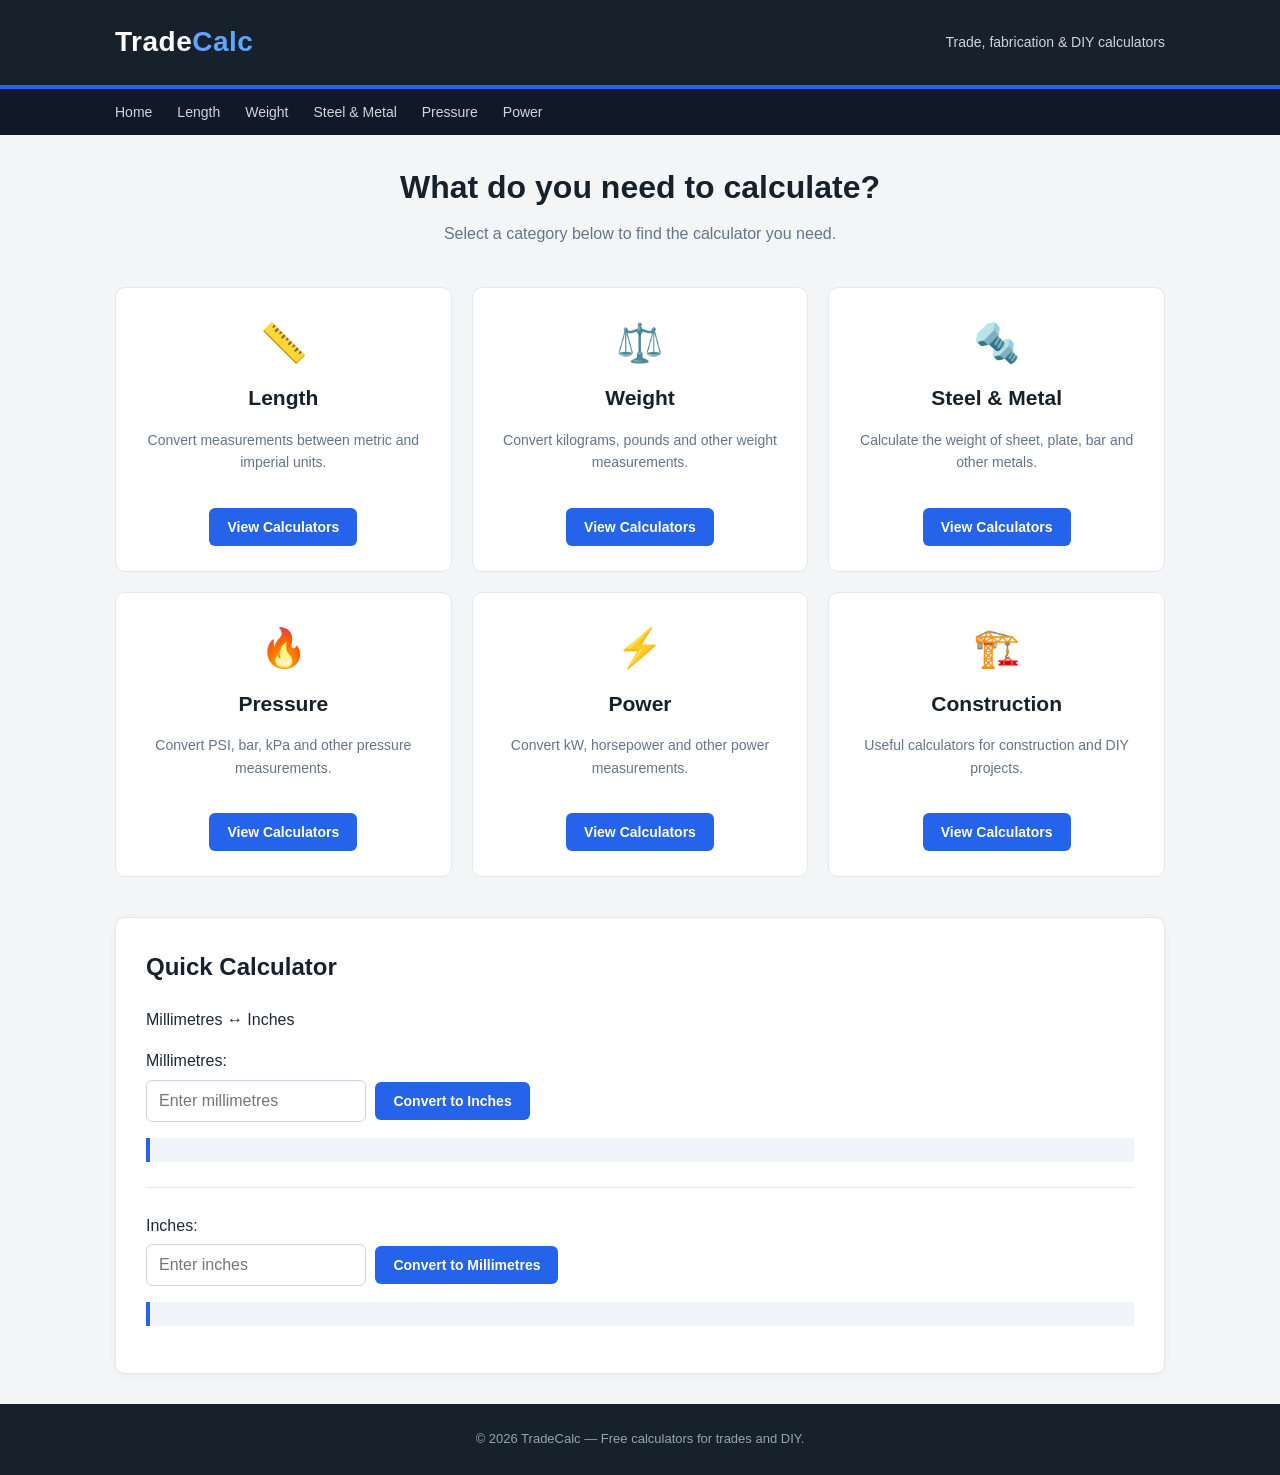
==== index.html @ f91c010f "Initial TradeCalc website" ====
<!DOCTYPE html>
<html lang="en">

<head>

    <meta charset="UTF-8">

    <meta name="viewport" content="width=device-width, initial-scale=1.0">

    <title>TradeCalc - Free Trade & DIY Calculators</title>

    <meta
        name="description"
        content="Free calculators for trades, fabrication, construction and DIY."
    >

    <link rel="stylesheet" href="style.css">

</head>


<body>


<header>

    <div class="container">

        <div class="header-content">

            <div class="logo">
                Trade<span>Calc</span>
            </div>

            <div class="tagline">
                Trade, fabrication & DIY calculators
            </div>

        </div>

    </div>

</header>


<nav>

    <div class="container">

        <div class="nav-links">

            <a href="index.html">Home</a>

            <a href="length.html">Length</a>

            <a href="#">Weight</a>

            <a href="#">Steel & Metal</a>

            <a href="#">Pressure</a>

            <a href="#">Power</a>

        </div>

    </div>

</nav>


<main class="container">


    <section class="welcome">

        <h2>What do you need to calculate?</h2>

        <p>
            Select a category below to find the calculator you need.
        </p>

    </section>


    <section class="category-grid">


        <div class="category-card">

            <div class="category-icon">📏</div>

            <h3>Length</h3>

            <p>
                Convert measurements between metric and imperial units.
            </p>

            <button onclick="window.location.href='length.html'">
                View Calculators
            </button>

        </div>


        <div class="category-card">

            <div class="category-icon">⚖️</div>

            <h3>Weight</h3>

            <p>
                Convert kilograms, pounds and other weight measurements.
            </p>

            <button onclick="window.location.href='weight.html'">
                View Calculators
            </button>

        </div>


        <div class="category-card">

            <div class="category-icon">🔩</div>

            <h3>Steel & Metal</h3>

            <p>
                Calculate the weight of sheet, plate, bar and other metals.
            </p>

            <button onclick="window.location.href='steel.html'">
                View Calculators
            </button>

        </div>


        <div class="category-card">

            <div class="category-icon">🔥</div>

            <h3>Pressure</h3>

            <p>
                Convert PSI, bar, kPa and other pressure measurements.
            </p>

            <button>
                View Calculators
            </button>

        </div>


        <div class="category-card">

            <div class="category-icon">⚡</div>

            <h3>Power</h3>

            <p>
                Convert kW, horsepower and other power measurements.
            </p>

            <button>
                View Calculators
            </button>

        </div>


        <div class="category-card">

            <div class="category-icon">🏗️</div>

            <h3>Construction</h3>

            <p>
                Useful calculators for construction and DIY projects.
            </p>

            <button>
                View Calculators
            </button>

        </div>


    </section>


    <section class="calculator">

        <h2>Quick Calculator</h2>

        <p>
            Millimetres ↔ Inches
        </p>


        <label for="millimetres">
            Millimetres:
        </label>

        <br>

        <input
            type="number"
            id="millimetres"
            placeholder="Enter millimetres"
        >

        <button onclick="convertToInches()">
            Convert to Inches
        </button>

        <p id="inchResult" class="result"></p>


        <hr>


        <label for="inches">
            Inches:
        </label>

        <br>

        <input
            type="number"
            id="inches"
            placeholder="Enter inches"
        >

        <button onclick="convertToMillimetres()">
            Convert to Millimetres
        </button>

        <p id="millimetreResult" class="result"></p>

    </section>


</main>


<footer>

    <p>
        © 2026 TradeCalc — Free calculators for trades and DIY.
    </p>

</footer>


<script src="script.js"></script>


</body>

</html>
---- style.css ----
/* ==========================================
   TradeCalc - Professional Website Style
   ========================================== */


/* ---------- General ---------- */

* {
    box-sizing: border-box;
}


body {
    font-family: Arial, Helvetica, sans-serif;
    background-color: #f3f5f7;
    color: #1f2937;
    margin: 0;
    line-height: 1.6;
}


.container {
    max-width: 1100px;
    margin: 0 auto;
    padding: 0 25px;
}


/* ---------- Header ---------- */

header {
    background-color: #17212b;
    color: white;
    border-bottom: 4px solid #2563eb;
}


.header-content {
    display: flex;
    justify-content: space-between;
    align-items: center;
    padding: 20px 0;
}


.logo {
    font-size: 28px;
    font-weight: bold;
    letter-spacing: 0.5px;
}


.logo span {
    color: #60a5fa;
}


.tagline {
    color: #cbd5e1;
    font-size: 14px;
}


/* ---------- Navigation ---------- */

nav {
    background-color: #111827;
}


.nav-links {
    display: flex;
    gap: 25px;
    padding: 12px 0;
}


.nav-links a {
    color: #d1d5db;
    text-decoration: none;
    font-size: 14px;
}


.nav-links a:hover {
    color: white;
}


/* ---------- Main ---------- */

main {
    padding-top: 40px;
    padding-bottom: 40px;
}


/* ---------- Welcome ---------- */

.welcome {
    text-align: center;
    margin-bottom: 40px;
}


.welcome h2 {
    font-size: 32px;
    margin-bottom: 8px;
    color: #17212b;
}


.welcome p {
    color: #64748b;
    margin-top: 0;
}


/* ---------- Category Grid ---------- */

.category-grid {
    display: grid;
    grid-template-columns: repeat(3, 1fr);
    gap: 20px;
    margin-bottom: 40px;
}


/* ---------- Category Cards ---------- */

.category-card {
    background-color: white;
    border: 1px solid #e2e8f0;
    border-radius: 10px;
    padding: 25px;
    text-align: center;
    transition: transform 0.2s, box-shadow 0.2s;
}


.category-card:hover {
    transform: translateY(-4px);
    box-shadow: 0 8px 20px rgba(0, 0, 0, 0.08);
}


.category-icon {
    font-size: 38px;
    margin-bottom: 8px;
}


.category-card h3 {
    font-size: 21px;
    margin: 5px 0 10px;
    color: #17212b;
}


.category-card p {
    color: #64748b;
    font-size: 14px;
    min-height: 65px;
}


/* ---------- Buttons ---------- */

button {
    background-color: #2563eb;
    color: white;
    border: none;
    border-radius: 6px;
    padding: 11px 18px;
    font-size: 14px;
    font-weight: bold;
    cursor: pointer;
    transition: background-color 0.2s;
}


button:hover {
    background-color: #1d4ed8;
}


/* ---------- Calculator Cards ---------- */

.calculator {
    background-color: white;
    border: 1px solid #e2e8f0;
    border-radius: 10px;
    padding: 30px;
    margin-bottom: 25px;
    box-shadow: 0 2px 8px rgba(0, 0, 0, 0.04);
}


.calculator h2 {
    margin-top: 0;
    color: #17212b;
    font-size: 24px;
}


.calculator hr {
    border: none;
    border-top: 1px solid #e2e8f0;
    margin: 25px 0;
}


/* ---------- Inputs ---------- */

input {
    width: 220px;
    padding: 11px 12px;
    margin: 6px 5px 6px 0;
    border: 1px solid #cbd5e1;
    border-radius: 6px;
    font-size: 16px;
}


input:focus {
    outline: none;
    border-color: #2563eb;
    box-shadow: 0 0 0 2px rgba(37, 99, 235, 0.12);
}


select {
    width: 320px;
    padding: 11px 12px;
    margin: 6px 5px 6px 0;
    border: 1px solid #cbd5e1;
    border-radius: 6px;
    font-size: 16px;
    background-color: white;
    color: #1f2937;
    cursor: pointer;
}


select:focus {
    outline: none;
    border-color: #2563eb;
    box-shadow: 0 0 0 2px rgba(37, 99, 235, 0.12);
}


input[type="number"],
select {
    max-width: 320px;
}

/* ---------- Results ---------- */

.result {
    background-color: #f1f5f9;
    border-left: 4px solid #2563eb;
    padding: 12px 15px;
    margin-top: 10px;
    font-size: 17px;
    font-weight: bold;
    min-height: 20px;
}


/* ---------- Links ---------- */

a {
    color: #2563eb;
}


a:hover {
    color: #1d4ed8;
}


/* ---------- Footer ---------- */

footer {
    background-color: #17212b;
    color: #94a3b8;
    text-align: center;
    padding: 25px;
    margin-top: 30px;
}


footer p {
    margin: 0;
    font-size: 13px;
}


/* ---------- Mobile ---------- */

@media (max-width: 700px) {

    .container {
        padding: 0 15px;
    }


    .header-content {
        display: block;
        text-align: center;
    }


    .tagline {
        margin-top: 5px;
    }


    .nav-links {
        justify-content: center;
        flex-wrap: wrap;
        gap: 15px;
    }


    .category-grid {
        grid-template-columns: 1fr;
    }


    .welcome h2 {
        font-size: 26px;
    }


    .calculator {
        padding: 20px;
    }


    input,
    select {
        width: 100%;
        max-width: 100%;
        margin-bottom: 10px;
    }


    button {
        width: 100%;
        margin-bottom: 10px;
    }

}
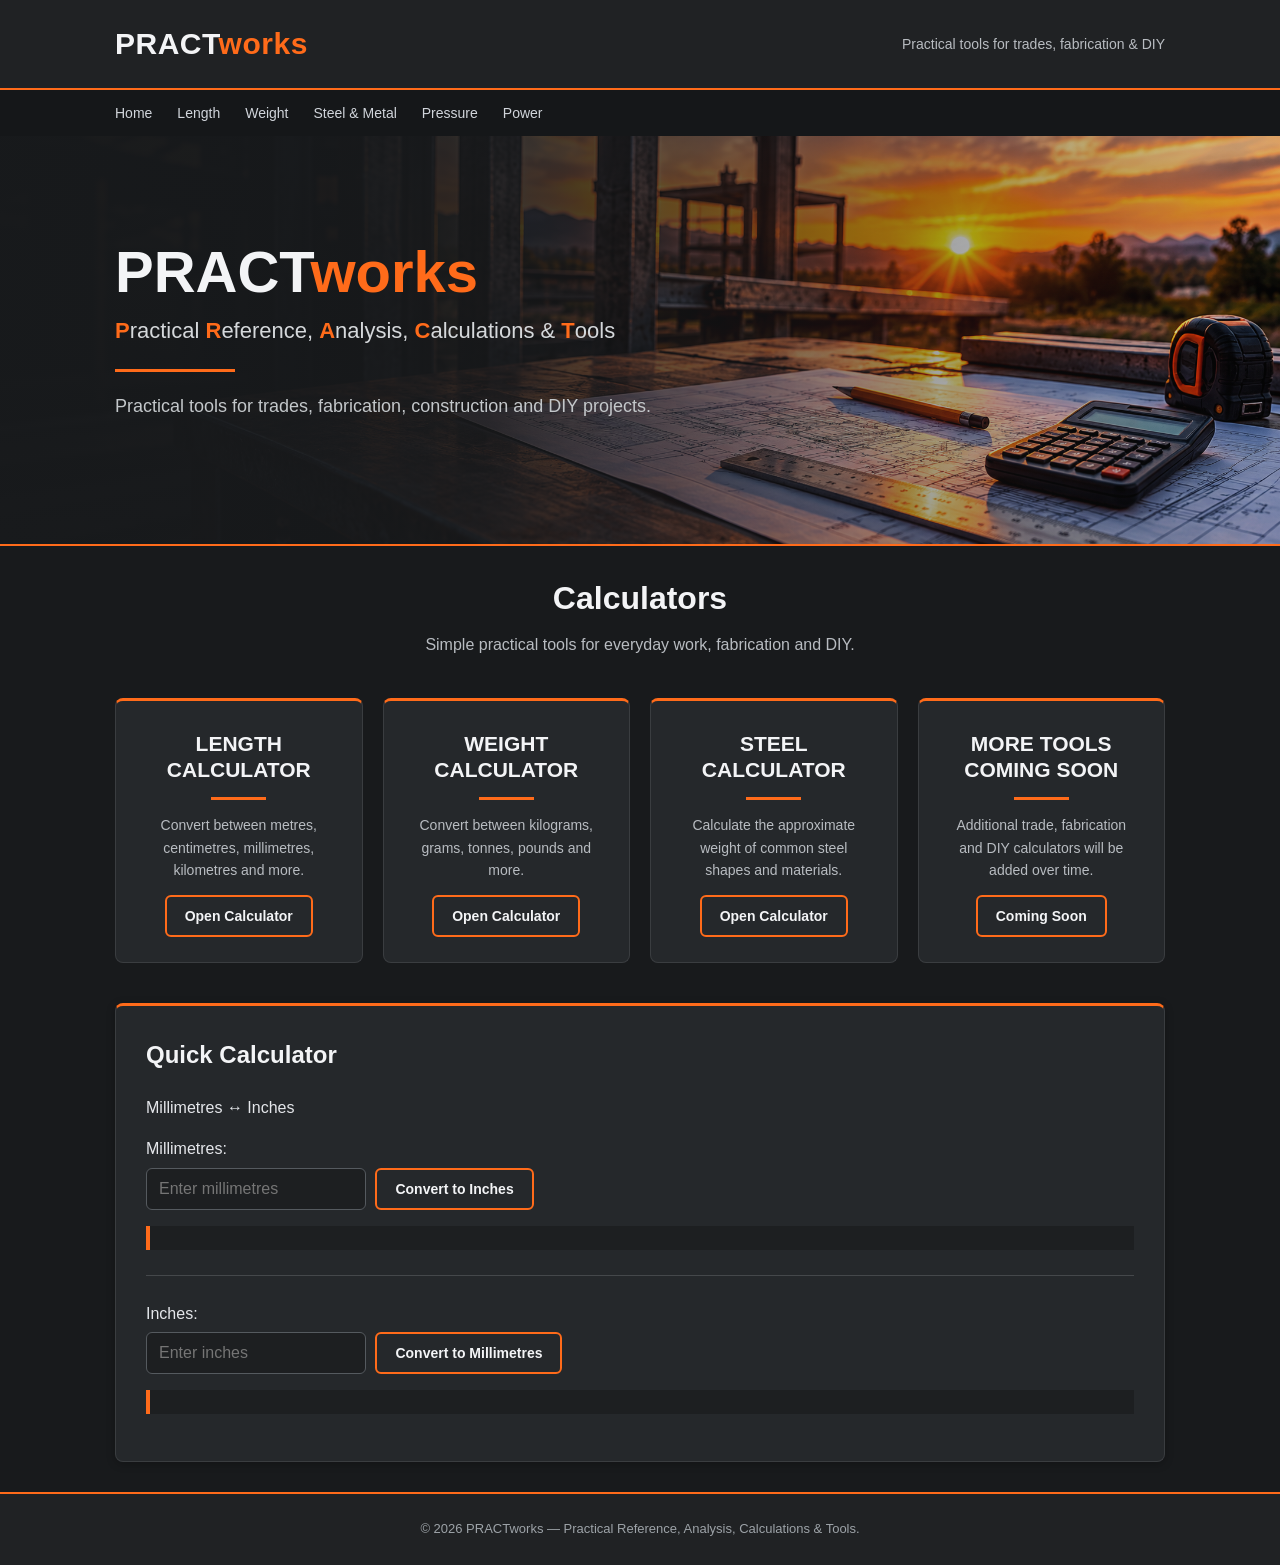
==== commit 3c41e784: "Set up PRACTworks deployment and SEO" ====
--- a/index.html
+++ b/index.html
@@ -7,7 +7,7 @@
 
     <meta name="viewport" content="width=device-width, initial-scale=1.0">
 
-    <title>TradeCalc - Free Trade & DIY Calculators</title>
+    <title>PRACTworks - Practical Tools for Trades, Fabrication & DIY</title>
 
     <meta
         name="description"
@@ -29,11 +29,11 @@
         <div class="header-content">
 
             <div class="logo">
-                Trade<span>Calc</span>
+                PRACT<span>works</span>
             </div>
 
             <div class="tagline">
-                Trade, fabrication & DIY calculators
+                Practical tools for trades, fabrication & DIY
             </div>
 
         </div>
@@ -50,15 +50,10 @@
         <div class="nav-links">
 
             <a href="index.html">Home</a>
-
             <a href="length.html">Length</a>
-
-            <a href="#">Weight</a>
-
-            <a href="#">Steel & Metal</a>
-
+            <a href="weight.html">Weight</a>
+            <a href="steel.html">Steel & Metal</a>
             <a href="#">Pressure</a>
-
             <a href="#">Power</a>
 
         </div>
@@ -68,15 +63,45 @@
 </nav>
 
 
+<!-- ---------- Hero ---------- -->
+
+<section class="hero">
+
+    <div class="hero-content">
+
+        <h1>
+            PRACT<span>works</span>
+        </h1>
+
+        <div class="hero-acronym">
+            <span>P</span>ractical
+            <span>R</span>eference,
+            <span>A</span>nalysis,
+            <span>C</span>alculations &
+            <span>T</span>ools
+        </div>
+
+        <div class="pinstripe"></div>
+
+        <p>
+            Practical tools for trades, fabrication, construction and DIY projects.
+        </p>
+
+    </div>
+
+</section>
+
+
+<!-- ---------- Calculators ---------- -->
+
 <main class="container">
 
-
     <section class="welcome">
 
-        <h2>What do you need to calculate?</h2>
-
-        <p>
-            Select a category below to find the calculator you need.
+        <h2>Calculators</h2>
+
+        <p>
+            Simple practical tools for everyday work, fabrication and DIY.
         </p>
 
     </section>
@@ -85,110 +110,70 @@
     <section class="category-grid">
 
 
-        <div class="category-card">
-
-            <div class="category-icon">📏</div>
-
-            <h3>Length</h3>
-
-            <p>
-                Convert measurements between metric and imperial units.
-            </p>
-
-            <button onclick="window.location.href='length.html'">
-                View Calculators
-            </button>
-
-        </div>
-
-
-        <div class="category-card">
-
-            <div class="category-icon">⚖️</div>
-
-            <h3>Weight</h3>
-
-            <p>
-                Convert kilograms, pounds and other weight measurements.
-            </p>
-
-            <button onclick="window.location.href='weight.html'">
-                View Calculators
-            </button>
-
-        </div>
-
-
-        <div class="category-card">
-
-            <div class="category-icon">🔩</div>
-
-            <h3>Steel & Metal</h3>
-
-            <p>
-                Calculate the weight of sheet, plate, bar and other metals.
-            </p>
-
-            <button onclick="window.location.href='steel.html'">
-                View Calculators
-            </button>
-
-        </div>
-
-
-        <div class="category-card">
-
-            <div class="category-icon">🔥</div>
-
-            <h3>Pressure</h3>
-
-            <p>
-                Convert PSI, bar, kPa and other pressure measurements.
-            </p>
-
-            <button>
-                View Calculators
-            </button>
-
-        </div>
-
-
-        <div class="category-card">
-
-            <div class="category-icon">⚡</div>
-
-            <h3>Power</h3>
-
-            <p>
-                Convert kW, horsepower and other power measurements.
-            </p>
-
-            <button>
-                View Calculators
-            </button>
-
-        </div>
-
-
-        <div class="category-card">
-
-            <div class="category-icon">🏗️</div>
-
-            <h3>Construction</h3>
-
-            <p>
-                Useful calculators for construction and DIY projects.
-            </p>
-
-            <button>
-                View Calculators
-            </button>
-
-        </div>
-
-
-    </section>
-
+    <div class="category-card">
+
+        <h3>LENGTH<br>CALCULATOR</h3>
+
+        <p>
+            Convert between metres, centimetres, millimetres, kilometres and more.
+        </p>
+
+        <button onclick="window.location.href='length.html'">
+            Open Calculator
+        </button>
+
+    </div>
+
+
+    <div class="category-card">
+
+        <h3>WEIGHT<br>CALCULATOR</h3>
+
+        <p>
+            Convert between kilograms, grams, tonnes, pounds and more.
+        </p>
+
+        <button onclick="window.location.href='weight.html'">
+            Open Calculator
+        </button>
+
+    </div>
+
+
+    <div class="category-card">
+
+        <h3>STEEL<br>CALCULATOR</h3>
+
+        <p>
+            Calculate the approximate weight of common steel shapes and materials.
+        </p>
+
+        <button onclick="window.location.href='steel.html'">
+            Open Calculator
+        </button>
+
+    </div>
+
+
+    <div class="category-card">
+
+        <h3>MORE TOOLS<br>COMING SOON</h3>
+
+        <p>
+            Additional trade, fabrication and DIY calculators will be added over time.
+        </p>
+
+        <button>
+            Coming Soon
+        </button>
+
+    </div>
+
+
+</section>
+
+
+    <!-- ---------- Quick Calculator ---------- -->
 
     <section class="calculator">
 
@@ -248,7 +233,7 @@
 <footer>
 
     <p>
-        © 2026 TradeCalc — Free calculators for trades and DIY.
+        © 2026 PRACTworks — Practical Reference, Analysis, Calculations & Tools.
     </p>
 
 </footer>
--- a/style.css
+++ b/style.css
@@ -1,5 +1,5 @@
 /* ==========================================
-   TradeCalc - Professional Website Style
+   PRACTworks - Practical Tools for Trades
    ========================================== */
 
 
@@ -9,15 +9,13 @@
     box-sizing: border-box;
 }
 
-
 body {
     font-family: Arial, Helvetica, sans-serif;
-    background-color: #f3f5f7;
-    color: #1f2937;
+    background-color: #181a1c;
+    color: #e5e7eb;
     margin: 0;
     line-height: 1.6;
 }
-
 
 .container {
     max-width: 1100px;
@@ -29,11 +27,10 @@
 /* ---------- Header ---------- */
 
 header {
-    background-color: #17212b;
-    color: white;
-    border-bottom: 4px solid #2563eb;
-}
-
+    background-color: #202224;
+    color: #f3f4f6;
+    border-bottom: 2px solid #ff6b1a;
+}
 
 .header-content {
     display: flex;
@@ -43,20 +40,24 @@
 }
 
 
+/* ---------- Logo ---------- */
+
 .logo {
-    font-size: 28px;
+    font-size: 30px;
     font-weight: bold;
     letter-spacing: 0.5px;
-}
-
+    color: #f3f4f6;
+}
 
 .logo span {
-    color: #60a5fa;
-}
-
+    color: #ff6b1a;
+}
+
+
+/* ---------- Tagline ---------- */
 
 .tagline {
-    color: #cbd5e1;
+    color: #b8bcc1;
     font-size: 14px;
 }
 
@@ -64,9 +65,8 @@
 /* ---------- Navigation ---------- */
 
 nav {
-    background-color: #111827;
-}
-
+    background-color: #151719;
+}
 
 .nav-links {
     display: flex;
@@ -74,16 +74,15 @@
     padding: 12px 0;
 }
 
-
 .nav-links a {
     color: #d1d5db;
     text-decoration: none;
     font-size: 14px;
-}
-
+    transition: color 0.2s;
+}
 
 .nav-links a:hover {
-    color: white;
+    color: #ff6b1a;
 }
 
 
@@ -102,16 +101,14 @@
     margin-bottom: 40px;
 }
 
-
 .welcome h2 {
     font-size: 32px;
     margin-bottom: 8px;
-    color: #17212b;
-}
-
+    color: #f3f4f6;
+}
 
 .welcome p {
-    color: #64748b;
+    color: #b8bcc1;
     margin-top: 0;
 }
 
@@ -120,7 +117,7 @@
 
 .category-grid {
     display: grid;
-    grid-template-columns: repeat(3, 1fr);
+    grid-template-columns: repeat(4, 1fr);
     gap: 20px;
     margin-bottom: 40px;
 }
@@ -129,36 +126,47 @@
 /* ---------- Category Cards ---------- */
 
 .category-card {
-    background-color: white;
-    border: 1px solid #e2e8f0;
-    border-radius: 10px;
+    background-color: #25282b;
+    border: 1px solid #3a3d40;
+    border-top: 3px solid #ff6b1a;
+    border-radius: 8px;
     padding: 25px;
     text-align: center;
-    transition: transform 0.2s, box-shadow 0.2s;
-}
-
+    transition: transform 0.2s, box-shadow 0.2s, border-color 0.2s;
+}
 
 .category-card:hover {
     transform: translateY(-4px);
-    box-shadow: 0 8px 20px rgba(0, 0, 0, 0.08);
-}
-
+    box-shadow: 0 8px 20px rgba(0, 0, 0, 0.35);
+    border-color: #ff6b1a;
+}
+
+
+/* ---------- Remove Category Icons ---------- */
 
 .category-icon {
-    font-size: 38px;
-    margin-bottom: 8px;
+    display: none;
 }
 
 
 .category-card h3 {
     font-size: 21px;
+    line-height: 1.25;
     margin: 5px 0 10px;
-    color: #17212b;
-}
-
+    color: #f3f4f6;
+}
+
+.category-card h3::after {
+    content: "";
+    display: block;
+    width: 55px;
+    height: 3px;
+    background-color: #ff6b1a;
+    margin: 14px auto 0;
+}
 
 .category-card p {
-    color: #64748b;
+    color: #b8bcc1;
     font-size: 14px;
     min-height: 65px;
 }
@@ -167,45 +175,44 @@
 /* ---------- Buttons ---------- */
 
 button {
-    background-color: #2563eb;
-    color: white;
-    border: none;
+    background-color: transparent;
+    color: #f3f4f6;
+    border: 2px solid #ff6b1a;
     border-radius: 6px;
     padding: 11px 18px;
     font-size: 14px;
     font-weight: bold;
     cursor: pointer;
-    transition: background-color 0.2s;
-}
-
+    transition: background-color 0.2s, color 0.2s;
+}
 
 button:hover {
-    background-color: #1d4ed8;
+    background-color: #ff6b1a;
+    color: #151719;
 }
 
 
 /* ---------- Calculator Cards ---------- */
 
 .calculator {
-    background-color: white;
-    border: 1px solid #e2e8f0;
-    border-radius: 10px;
+    background-color: #25282b;
+    border: 1px solid #3a3d40;
+    border-top: 3px solid #ff6b1a;
+    border-radius: 8px;
     padding: 30px;
     margin-bottom: 25px;
-    box-shadow: 0 2px 8px rgba(0, 0, 0, 0.04);
-}
-
+    box-shadow: 0 2px 8px rgba(0, 0, 0, 0.25);
+}
 
 .calculator h2 {
     margin-top: 0;
-    color: #17212b;
+    color: #f3f4f6;
     font-size: 24px;
 }
-
 
 .calculator hr {
     border: none;
-    border-top: 1px solid #e2e8f0;
+    border-top: 1px solid #45484b;
     margin: 25px 0;
 }
 
@@ -216,16 +223,17 @@
     width: 220px;
     padding: 11px 12px;
     margin: 6px 5px 6px 0;
-    border: 1px solid #cbd5e1;
+    border: 1px solid #555a5f;
     border-radius: 6px;
     font-size: 16px;
-}
-
+    background-color: #1d1f21;
+    color: #f3f4f6;
+}
 
 input:focus {
     outline: none;
-    border-color: #2563eb;
-    box-shadow: 0 0 0 2px rgba(37, 99, 235, 0.12);
+    border-color: #ff6b1a;
+    box-shadow: 0 0 0 2px rgba(255, 107, 26, 0.15);
 }
 
 
@@ -233,19 +241,18 @@
     width: 320px;
     padding: 11px 12px;
     margin: 6px 5px 6px 0;
-    border: 1px solid #cbd5e1;
+    border: 1px solid #555a5f;
     border-radius: 6px;
     font-size: 16px;
-    background-color: white;
-    color: #1f2937;
+    background-color: #1d1f21;
+    color: #f3f4f6;
     cursor: pointer;
 }
-
 
 select:focus {
     outline: none;
-    border-color: #2563eb;
-    box-shadow: 0 0 0 2px rgba(37, 99, 235, 0.12);
+    border-color: #ff6b1a;
+    box-shadow: 0 0 0 2px rgba(255, 107, 26, 0.15);
 }
 
 
@@ -254,41 +261,42 @@
     max-width: 320px;
 }
 
+
 /* ---------- Results ---------- */
 
 .result {
-    background-color: #f1f5f9;
-    border-left: 4px solid #2563eb;
+    background-color: #1d1f21;
+    border-left: 4px solid #ff6b1a;
     padding: 12px 15px;
     margin-top: 10px;
     font-size: 17px;
     font-weight: bold;
     min-height: 20px;
+    color: #f3f4f6;
 }
 
 
 /* ---------- Links ---------- */
 
 a {
-    color: #2563eb;
-}
-
+    color: #ff6b1a;
+}
 
 a:hover {
-    color: #1d4ed8;
+    color: #ff8a4c;
 }
 
 
 /* ---------- Footer ---------- */
 
 footer {
-    background-color: #17212b;
-    color: #94a3b8;
+    background-color: #202224;
+    color: #9da3a8;
     text-align: center;
     padding: 25px;
     margin-top: 30px;
-}
-
+    border-top: 2px solid #ff6b1a;
+}
 
 footer p {
     margin: 0;
@@ -296,6 +304,78 @@
 }
 
 
+/* ---------- Hero ---------- */
+
+.hero {
+    background-color: #202224;
+    background-image: linear-gradient(
+        to right,
+        rgba(24, 26, 28, 0.97) 0%,
+        rgba(24, 26, 28, 0.88) 38%,
+        rgba(24, 26, 28, 0.45) 68%,
+        rgba(24, 26, 28, 0.15) 100%
+    ),
+    url("PRACTworks-hero-background.png");
+
+    background-size: cover;
+    background-position: center;
+
+    color: #f3f4f6;
+
+    min-height: 410px;
+
+    display: flex;
+    align-items: center;
+
+    border-bottom: 2px solid #ff6b1a;
+}
+
+.hero-content {
+    width: 100%;
+    max-width: 1100px;
+    margin: 0 auto;
+    padding: 60px 25px;
+}
+
+.hero h1 {
+    font-size: 58px;
+    line-height: 1.05;
+    margin: 0 0 10px;
+    color: #f3f4f6;
+}
+
+.hero h1 span {
+    color: #ff6b1a;
+}
+
+.hero-acronym {
+    font-size: 22px;
+    color: #d5d8db;
+    margin: 0 0 18px;
+}
+
+.hero-acronym span {
+    color: #ff6b1a;
+    font-weight: bold;
+}
+
+.hero p {
+    font-size: 18px;
+    color: #c3c7ca;
+    max-width: 800px;
+}
+
+
+/* ---------- Orange Pinstripe ---------- */
+
+.pinstripe {
+    height: 3px;
+    width: 120px;
+    background-color: #ff6b1a;
+    margin: 20px 0;
+}
+
+
 /* ---------- Mobile ---------- */
 
 @media (max-width: 700px) {
@@ -303,18 +383,19 @@
     .container {
         padding: 0 15px;
     }
-
 
     .header-content {
         display: block;
         text-align: center;
     }
 
+    .logo {
+        font-size: 26px;
+    }
 
     .tagline {
         margin-top: 5px;
     }
-
 
     .nav-links {
         justify-content: center;
@@ -322,21 +403,33 @@
         gap: 15px;
     }
 
-
     .category-grid {
         grid-template-columns: 1fr;
     }
 
-
     .welcome h2 {
         font-size: 26px;
     }
 
-
     .calculator {
         padding: 20px;
     }
 
+    .hero {
+    min-height: 320px;
+    }
+
+    .hero h1 {
+        font-size: 42px;
+    }
+
+    .hero-acronym {
+        font-size: 17px;
+    }
+
+    .hero p {
+        font-size: 16px;
+    }
 
     input,
     select {
@@ -345,10 +438,8 @@
         margin-bottom: 10px;
     }
 
-
     button {
         width: 100%;
         margin-bottom: 10px;
     }
-
 }
